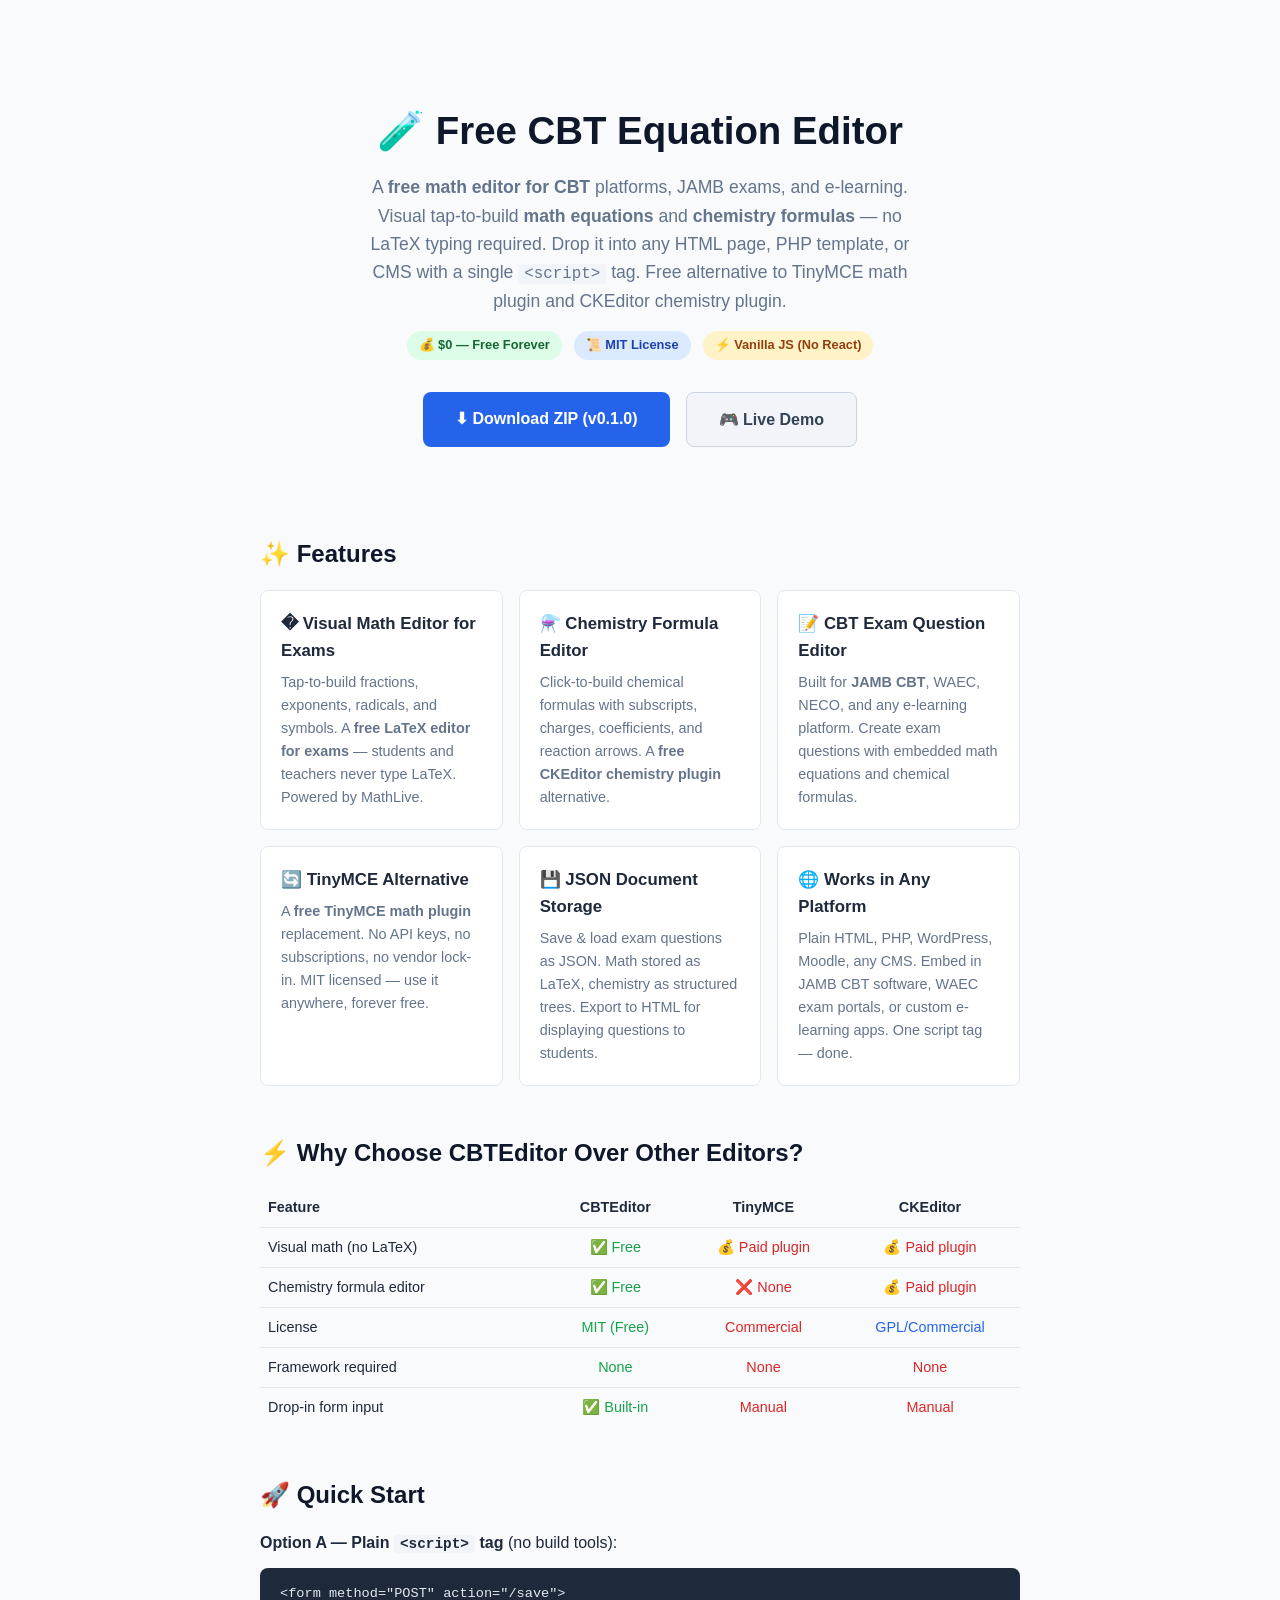
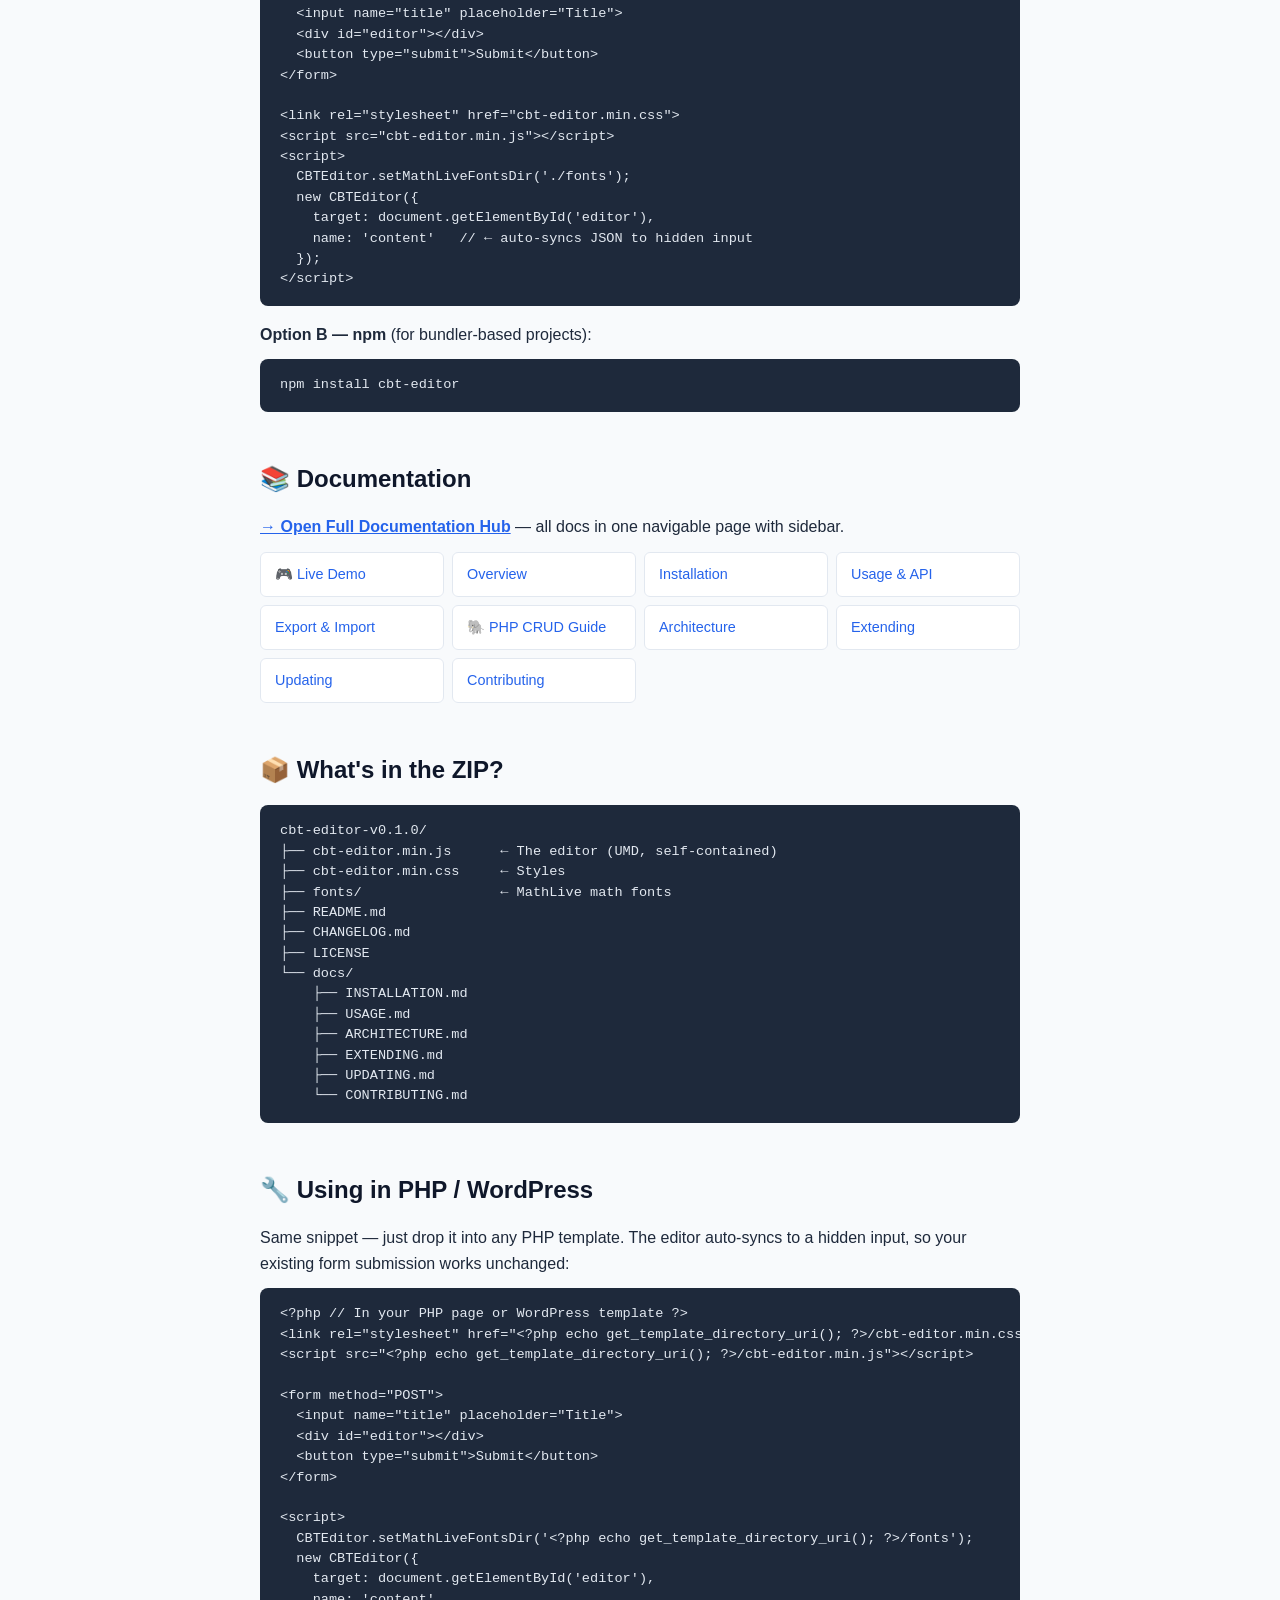
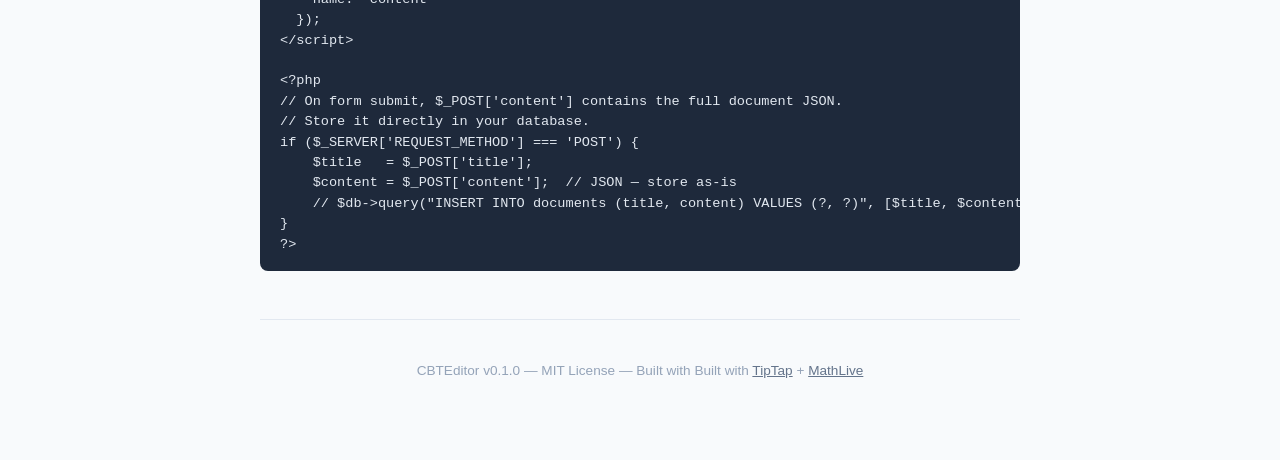
==== index.html @ 10cfbaeb "Free CBT Equation Editor — visual math & chemistry for exams" ====
<!DOCTYPE html>
<html lang="en">
<head>
  <meta charset="UTF-8">
  <meta name="viewport" content="width=device-width, initial-scale=1.0">
  <title>Free CBT Equation Editor — Math &amp; Chemistry Formula Editor for Exams</title>
  <meta name="description" content="Free, open-source math equation editor and chemistry formula editor for CBT platforms, JAMB exams, and e-learning. No LaTeX typing required — visual tap-to-build math and chemistry. Drop-in replacement for TinyMCE math plugin or CKEditor chemistry plugin. Works in any HTML page, PHP, or WordPress.">
  <meta name="keywords" content="free CBT equation editor, math editor for CBT, JAMB CBT equation editor, LaTeX editor for exams, TinyMCE math plugin free, CKEditor chemistry plugin, chemistry formula editor, visual math editor, WYSIWYG math editor, exam question editor, e-learning equation editor">
  <meta name="robots" content="index, follow">
  <link rel="canonical" href="https://cbt-editor.com/">
  <style>
    * { box-sizing: border-box; margin: 0; padding: 0; }
    body {
      font-family: -apple-system, BlinkMacSystemFont, 'Segoe UI', Roboto, 'Helvetica Neue', Arial, sans-serif;
      background: #f8fafc;
      color: #1e293b;
      line-height: 1.6;
    }
    .container { max-width: 800px; margin: 0 auto; padding: 40px 20px; }
    header {
      text-align: center;
      padding: 60px 0 40px;
    }
    header h1 {
      font-size: 2.4rem;
      font-weight: 800;
      color: #0f172a;
      margin-bottom: 12px;
    }
    header .tagline {
      font-size: 1.1rem;
      color: #64748b;
      max-width: 560px;
      margin: 0 auto;
    }
    .badges {
      display: flex;
      justify-content: center;
      gap: 12px;
      margin-top: 16px;
      flex-wrap: wrap;
    }
    .badge {
      display: inline-block;
      padding: 4px 12px;
      border-radius: 20px;
      font-size: 0.8rem;
      font-weight: 600;
    }
    .badge-free { background: #dcfce7; color: #166534; }
    .badge-mit { background: #dbeafe; color: #1e40af; }
    .badge-vanilla { background: #fef3c7; color: #92400e; }
    .cta {
      display: flex;
      justify-content: center;
      gap: 16px;
      margin-top: 32px;
      flex-wrap: wrap;
    }
    .btn {
      display: inline-block;
      padding: 14px 32px;
      border-radius: 8px;
      font-size: 1rem;
      font-weight: 600;
      text-decoration: none;
      cursor: pointer;
      transition: transform 0.15s, box-shadow 0.15s;
    }
    .btn:hover { transform: translateY(-1px); box-shadow: 0 4px 12px rgba(0,0,0,0.15); }
    .btn-primary { background: #2563eb; color: #fff; }
    .btn-secondary { background: #f1f5f9; color: #334155; border: 1px solid #cbd5e1; }
    section {
      margin-top: 48px;
    }
    section h2 {
      font-size: 1.5rem;
      font-weight: 700;
      margin-bottom: 16px;
      color: #0f172a;
    }
    .feature-grid {
      display: grid;
      grid-template-columns: repeat(auto-fit, minmax(220px, 1fr));
      gap: 16px;
    }
    .feature-card {
      background: #fff;
      border: 1px solid #e2e8f0;
      border-radius: 8px;
      padding: 20px;
    }
    .feature-card h3 { font-size: 1.05rem; margin-bottom: 6px; }
    .feature-card p { font-size: 0.9rem; color: #64748b; }
    pre {
      background: #1e293b;
      color: #e2e8f0;
      padding: 16px 20px;
      border-radius: 8px;
      overflow-x: auto;
      font-size: 0.85rem;
      line-height: 1.5;
      margin: 12px 0;
    }
    code { font-family: 'SF Mono', 'Fira Code', 'Consolas', monospace; }
    .inline-code {
      background: #f1f5f9;
      padding: 1px 6px;
      border-radius: 4px;
      font-size: 0.9em;
    }
    .docs-grid {
      display: grid;
      grid-template-columns: repeat(auto-fit, minmax(160px, 1fr));
      gap: 8px;
    }
    .docs-grid a {
      display: block;
      padding: 10px 14px;
      background: #fff;
      border: 1px solid #e2e8f0;
      border-radius: 6px;
      text-decoration: none;
      color: #2563eb;
      font-weight: 500;
      font-size: 0.9rem;
    }
    .docs-grid a:hover { background: #eff6ff; }
    footer {
      text-align: center;
      padding: 40px 0;
      color: #94a3b8;
      font-size: 0.85rem;
      margin-top: 48px;
      border-top: 1px solid #e2e8f0;
    }
    footer a { color: #64748b; }
  </style>
</head>
<body>

<div class="container">

  <header>
    <h1>🧪 Free CBT Equation Editor</h1>
    <p class="tagline">
      A <strong>free math editor for CBT</strong> platforms, JAMB exams, and e-learning.
      Visual tap-to-build <strong>math equations</strong> and <strong>chemistry formulas</strong> —
      no LaTeX typing required. Drop it into any HTML page, PHP template, or CMS
      with a single <code class="inline-code">&lt;script&gt;</code> tag.
      Free alternative to TinyMCE math plugin and CKEditor chemistry plugin.
    </p>
    <div class="badges">
      <span class="badge badge-free">💰 $0 — Free Forever</span>
      <span class="badge badge-mit">📜 MIT License</span>
      <span class="badge badge-vanilla">⚡ Vanilla JS (No React)</span>
    </div>
    <div class="cta">
      <a class="btn btn-primary" href="cbt-editor-v0.1.0.zip" download>⬇ Download ZIP (v0.1.0)</a>
      <a class="btn btn-secondary" href="demo.html">🎮 Live Demo</a>
    </div>
  </header>

  <section>
    <h2>✨ Features</h2>
    <div class="feature-grid">
      <div class="feature-card">
        <h3>� Visual Math Editor for Exams</h3>
        <p>Tap-to-build fractions, exponents, radicals, and symbols. A <strong>free LaTeX editor for exams</strong> — students and teachers never type LaTeX. Powered by MathLive.</p>
      </div>
      <div class="feature-card">
        <h3>⚗️ Chemistry Formula Editor</h3>
        <p>Click-to-build chemical formulas with subscripts, charges, coefficients, and reaction arrows. A <strong>free CKEditor chemistry plugin</strong> alternative.</p>
      </div>
      <div class="feature-card">
        <h3>📝 CBT Exam Question Editor</h3>
        <p>Built for <strong>JAMB CBT</strong>, WAEC, NECO, and any e-learning platform. Create exam questions with embedded math equations and chemical formulas.</p>
      </div>
      <div class="feature-card">
        <h3>🔄 TinyMCE Alternative</h3>
        <p>A <strong>free TinyMCE math plugin</strong> replacement. No API keys, no subscriptions, no vendor lock-in. MIT licensed — use it anywhere, forever free.</p>
      </div>
      <div class="feature-card">
        <h3>💾 JSON Document Storage</h3>
        <p>Save &amp; load exam questions as JSON. Math stored as LaTeX, chemistry as structured trees. Export to HTML for displaying questions to students.</p>
      </div>
      <div class="feature-card">
        <h3>🌐 Works in Any Platform</h3>
        <p>Plain HTML, PHP, WordPress, Moodle, any CMS. Embed in JAMB CBT software, WAEC exam portals, or custom e-learning apps. One script tag — done.</p>
      </div>
    </div>
  </section>

  <section>
    <h2>⚡ Why Choose CBTEditor Over Other Editors?</h2>
    <table style="width:100%;border-collapse:collapse;font-size:0.9rem;">
      <tr style="border-bottom:1px solid #e2e8f0;">
        <th style="text-align:left;padding:8px;">Feature</th>
        <th style="text-align:center;padding:8px;">CBTEditor</th>
        <th style="text-align:center;padding:8px;">TinyMCE</th>
        <th style="text-align:center;padding:8px;">CKEditor</th>
      </tr>
      <tr style="border-bottom:1px solid #e2e8f0;">
        <td style="padding:8px;">Visual math (no LaTeX)</td>
        <td style="text-align:center;color:#16a34a;">✅ Free</td>
        <td style="text-align:center;color:#dc2626;">💰 Paid plugin</td>
        <td style="text-align:center;color:#dc2626;">💰 Paid plugin</td>
      </tr>
      <tr style="border-bottom:1px solid #e2e8f0;">
        <td style="padding:8px;">Chemistry formula editor</td>
        <td style="text-align:center;color:#16a34a;">✅ Free</td>
        <td style="text-align:center;color:#dc2626;">❌ None</td>
        <td style="text-align:center;color:#dc2626;">💰 Paid plugin</td>
      </tr>
      <tr style="border-bottom:1px solid #e2e8f0;">
        <td style="padding:8px;">License</td>
        <td style="text-align:center;color:#16a34a;">MIT (Free)</td>
        <td style="text-align:center;color:#dc2626;">Commercial</td>
        <td style="text-align:center;color:#2563eb;">GPL/Commercial</td>
      </tr>
      <tr style="border-bottom:1px solid #e2e8f0;">
        <td style="padding:8px;">Framework required</td>
        <td style="text-align:center;color:#16a34a;">None</td>
        <td style="text-align:center;color:#dc2626;">None</td>
        <td style="text-align:center;color:#dc2626;">None</td>
      </tr>
      <tr>
        <td style="padding:8px;">Drop-in form input</td>
        <td style="text-align:center;color:#16a34a;">✅ Built-in</td>
        <td style="text-align:center;color:#dc2626;">Manual</td>
        <td style="text-align:center;color:#dc2626;">Manual</td>
      </tr>
    </table>
  </section>

  <section>
    <h2>🚀 Quick Start</h2>
    <p><strong>Option A — Plain <code class="inline-code">&lt;script&gt;</code> tag</strong> (no build tools):</p>
    <pre><code>&lt;form method="POST" action="/save"&gt;
  &lt;input name="title" placeholder="Title"&gt;
  &lt;div id="editor"&gt;&lt;/div&gt;
  &lt;button type="submit"&gt;Submit&lt;/button&gt;
&lt;/form&gt;

&lt;link rel="stylesheet" href="cbt-editor.min.css"&gt;
&lt;script src="cbt-editor.min.js"&gt;&lt;/script&gt;
&lt;script&gt;
  CBTEditor.setMathLiveFontsDir('./fonts');
  new CBTEditor({
    target: document.getElementById('editor'),
    name: 'content'   // &larr; auto-syncs JSON to hidden input
  });
&lt;/script&gt;</code></pre>

    <p style="margin-top: 16px;"><strong>Option B — npm</strong> (for bundler-based projects):</p>
    <pre><code>npm install cbt-editor</code></pre>
  </section>

  <section>
    <h2>📚 Documentation</h2>
    <p style="margin-bottom:12px;">
      <a href="docs.html" style="color:#2563eb; font-weight:600;">→ Open Full Documentation Hub</a>
      — all docs in one navigable page with sidebar.
    </p>
    <div class="docs-grid">
      <a href="demo.html">🎮 Live Demo</a>
      <a href="docs.html#overview">Overview</a>
      <a href="docs.html#installation">Installation</a>
      <a href="docs.html#usage">Usage &amp; API</a>
      <a href="docs.html#export-import">Export &amp; Import</a>
      <a href="php-crud.html">🐘 PHP CRUD Guide</a>
      <a href="docs.html#architecture">Architecture</a>
      <a href="docs.html#extending">Extending</a>
      <a href="docs.html#updating">Updating</a>
      <a href="docs.html#contributing">Contributing</a>
    </div>
  </section>

  <section>
    <h2>📦 What's in the ZIP?</h2>
    <pre><code>cbt-editor-v0.1.0/
├── cbt-editor.min.js      ← The editor (UMD, self-contained)
├── cbt-editor.min.css     ← Styles
├── fonts/                 ← MathLive math fonts
├── README.md
├── CHANGELOG.md
├── LICENSE
└── docs/
    ├── INSTALLATION.md
    ├── USAGE.md
    ├── ARCHITECTURE.md
    ├── EXTENDING.md
    ├── UPDATING.md
    └── CONTRIBUTING.md</code></pre>
  </section>

  <section>
    <h2>🔧 Using in PHP / WordPress</h2>
    <p>Same snippet — just drop it into any PHP template. The editor auto-syncs to a hidden input, so your existing form submission works unchanged:</p>
    <pre><code>&lt;?php // In your PHP page or WordPress template ?&gt;
&lt;link rel="stylesheet" href="&lt;?php echo get_template_directory_uri(); ?&gt;/cbt-editor.min.css"&gt;
&lt;script src="&lt;?php echo get_template_directory_uri(); ?&gt;/cbt-editor.min.js"&gt;&lt;/script&gt;

&lt;form method="POST"&gt;
  &lt;input name="title" placeholder="Title"&gt;
  &lt;div id="editor"&gt;&lt;/div&gt;
  &lt;button type="submit"&gt;Submit&lt;/button&gt;
&lt;/form&gt;

&lt;script&gt;
  CBTEditor.setMathLiveFontsDir('&lt;?php echo get_template_directory_uri(); ?&gt;/fonts');
  new CBTEditor({
    target: document.getElementById('editor'),
    name: 'content'
  });
&lt;/script&gt;

&lt;?php
// On form submit, $_POST['content'] contains the full document JSON.
// Store it directly in your database.
if ($_SERVER['REQUEST_METHOD'] === 'POST') {
    $title   = $_POST['title'];
    $content = $_POST['content'];  // JSON — store as-is
    // $db->query("INSERT INTO documents (title, content) VALUES (?, ?)", [$title, $content]);
}
?&gt;</code></pre>
  </section>

  <footer>
    <p>
      CBTEditor v0.1.0 — MIT License — Built with
      Built with <a href="https://tiptap.dev/" target="_blank" rel="noopener">TipTap</a> +
      <a href="https://mathlive.io/" target="_blank" rel="noopener">MathLive</a>
    </p>
  </footer>

</div>

</body>
</html>
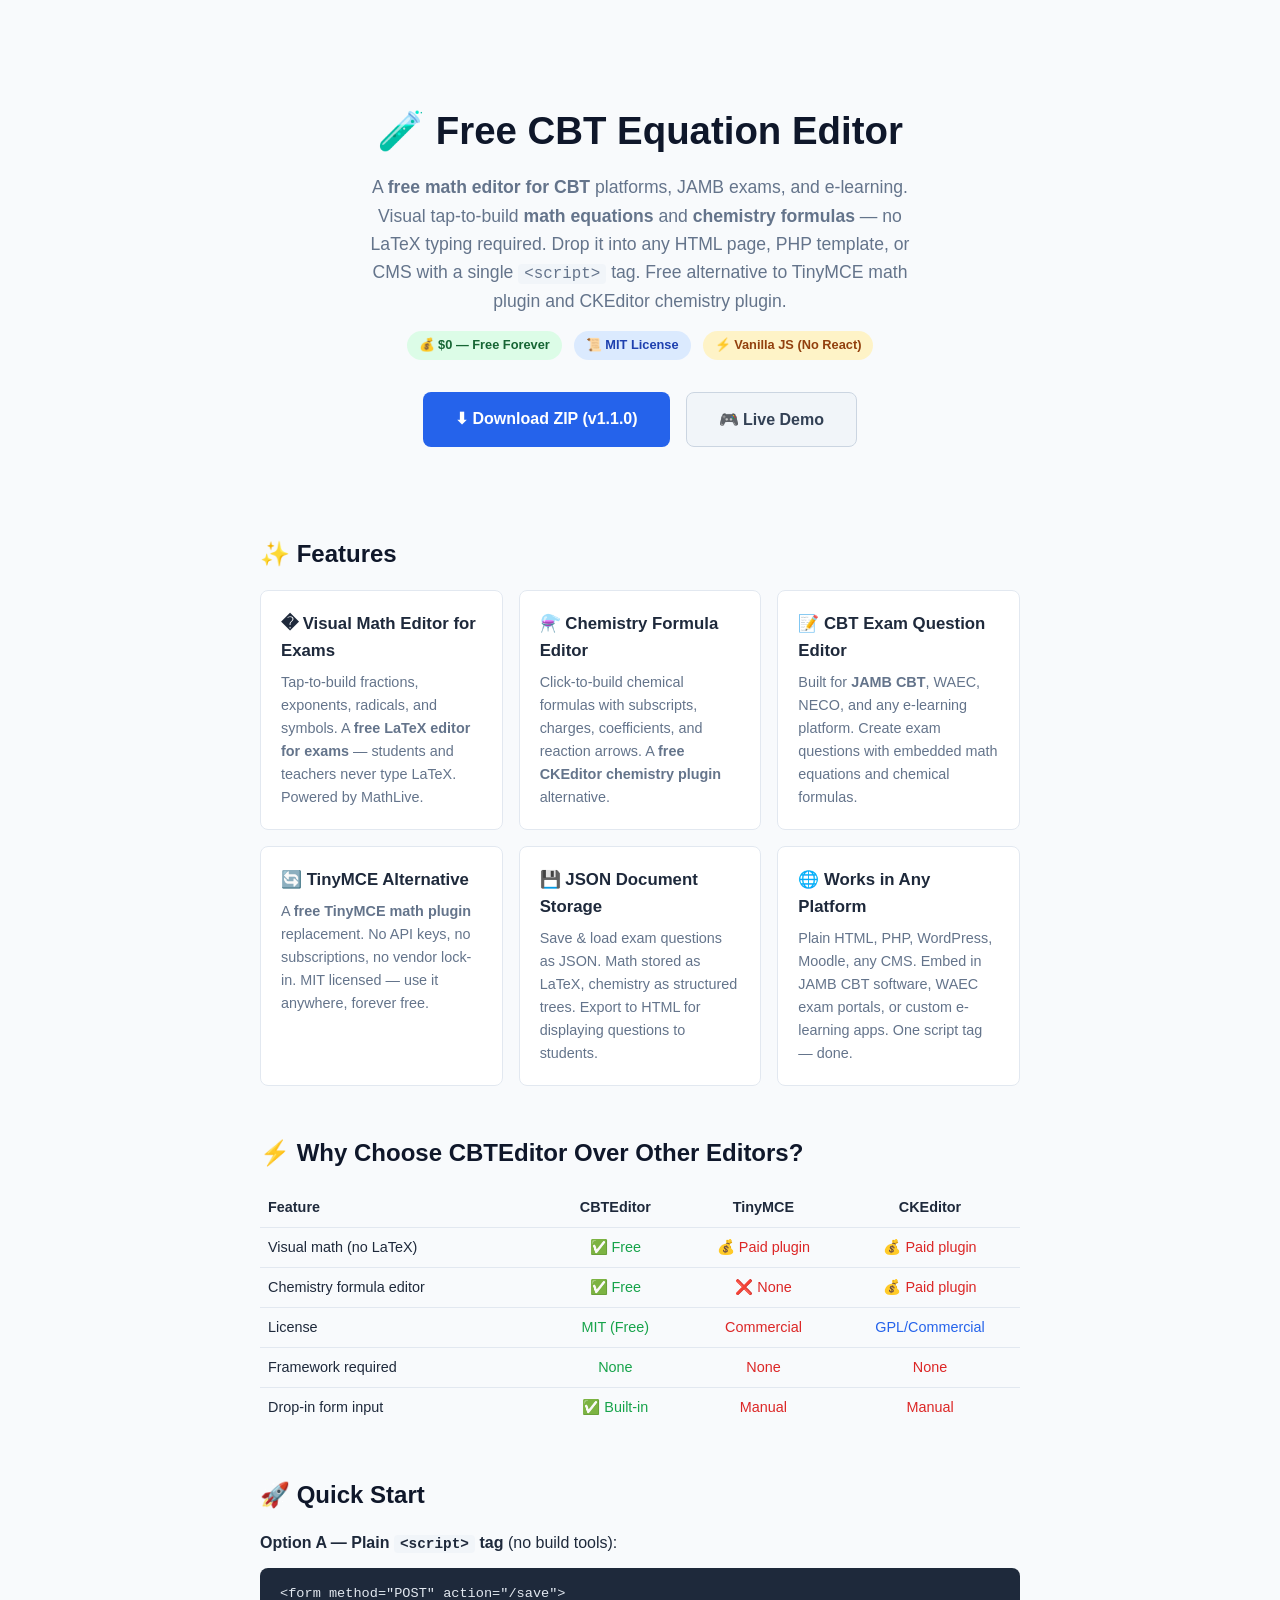
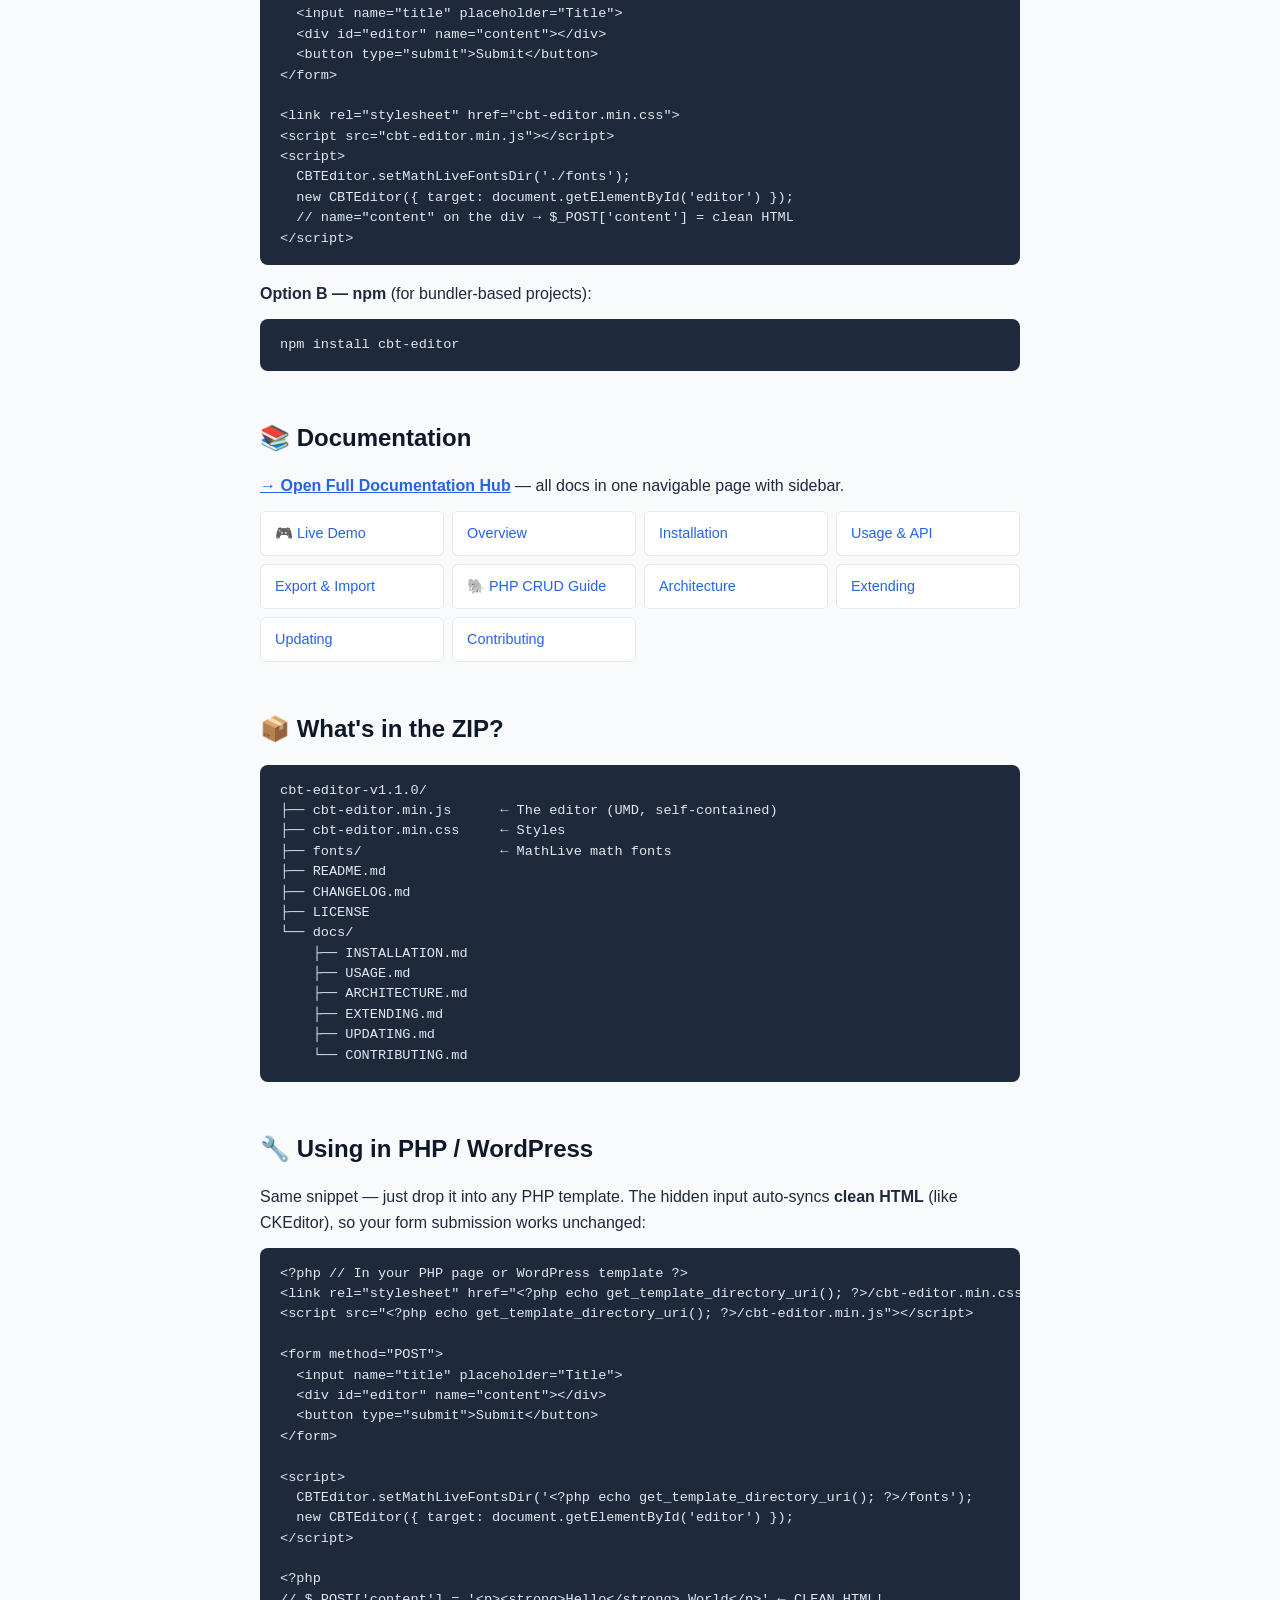
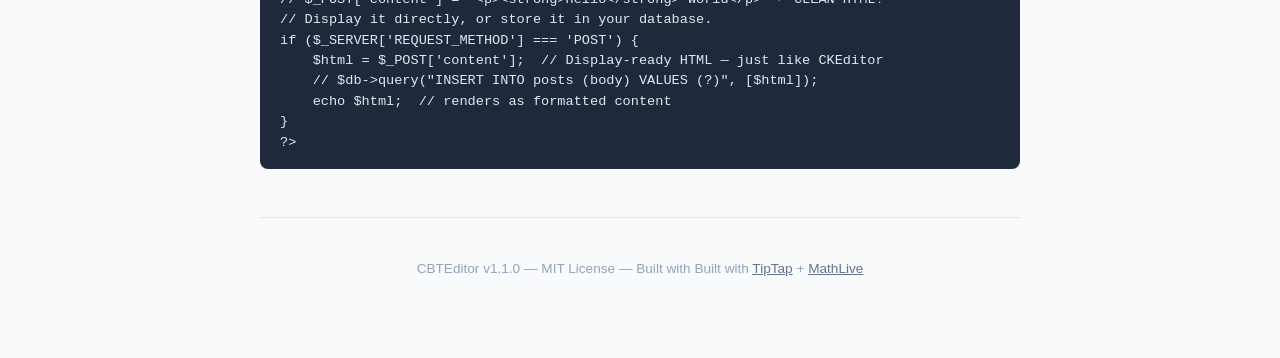
==== commit d909e66e: "v1.1.0 — ZIP renamed, docs updated for HTML output (not JSON)" ====
--- a/index.html
+++ b/index.html
@@ -156,7 +156,7 @@
       <span class="badge badge-vanilla">⚡ Vanilla JS (No React)</span>
     </div>
     <div class="cta">
-      <a class="btn btn-primary" href="cbt-editor-v0.1.0.zip" download>⬇ Download ZIP (v0.1.0)</a>
+      <a class="btn btn-primary" href="cbt-editor-v1.1.0.zip" download>⬇ Download ZIP (v1.1.0)</a>
       <a class="btn btn-secondary" href="demo.html">🎮 Live Demo</a>
     </div>
   </header>
@@ -238,7 +238,7 @@
     <p><strong>Option A — Plain <code class="inline-code">&lt;script&gt;</code> tag</strong> (no build tools):</p>
     <pre><code>&lt;form method="POST" action="/save"&gt;
   &lt;input name="title" placeholder="Title"&gt;
-  &lt;div id="editor"&gt;&lt;/div&gt;
+  &lt;div id="editor" name="content"&gt;&lt;/div&gt;
   &lt;button type="submit"&gt;Submit&lt;/button&gt;
 &lt;/form&gt;
 
@@ -246,10 +246,8 @@
 &lt;script src="cbt-editor.min.js"&gt;&lt;/script&gt;
 &lt;script&gt;
   CBTEditor.setMathLiveFontsDir('./fonts');
-  new CBTEditor({
-    target: document.getElementById('editor'),
-    name: 'content'   // &larr; auto-syncs JSON to hidden input
-  });
+  new CBTEditor({ target: document.getElementById('editor') });
+  // name="content" on the div → $_POST['content'] = clean HTML
 &lt;/script&gt;</code></pre>
 
     <p style="margin-top: 16px;"><strong>Option B — npm</strong> (for bundler-based projects):</p>
@@ -278,7 +276,7 @@
 
   <section>
     <h2>📦 What's in the ZIP?</h2>
-    <pre><code>cbt-editor-v0.1.0/
+    <pre><code>cbt-editor-v1.1.0/
 ├── cbt-editor.min.js      ← The editor (UMD, self-contained)
 ├── cbt-editor.min.css     ← Styles
 ├── fonts/                 ← MathLive math fonts
@@ -296,39 +294,36 @@
 
   <section>
     <h2>🔧 Using in PHP / WordPress</h2>
-    <p>Same snippet — just drop it into any PHP template. The editor auto-syncs to a hidden input, so your existing form submission works unchanged:</p>
+    <p>Same snippet — just drop it into any PHP template. The hidden input auto-syncs <strong>clean HTML</strong> (like CKEditor), so your form submission works unchanged:</p>
     <pre><code>&lt;?php // In your PHP page or WordPress template ?&gt;
 &lt;link rel="stylesheet" href="&lt;?php echo get_template_directory_uri(); ?&gt;/cbt-editor.min.css"&gt;
 &lt;script src="&lt;?php echo get_template_directory_uri(); ?&gt;/cbt-editor.min.js"&gt;&lt;/script&gt;
 
 &lt;form method="POST"&gt;
   &lt;input name="title" placeholder="Title"&gt;
-  &lt;div id="editor"&gt;&lt;/div&gt;
+  &lt;div id="editor" name="content"&gt;&lt;/div&gt;
   &lt;button type="submit"&gt;Submit&lt;/button&gt;
 &lt;/form&gt;
 
 &lt;script&gt;
   CBTEditor.setMathLiveFontsDir('&lt;?php echo get_template_directory_uri(); ?&gt;/fonts');
-  new CBTEditor({
-    target: document.getElementById('editor'),
-    name: 'content'
-  });
+  new CBTEditor({ target: document.getElementById('editor') });
 &lt;/script&gt;
 
 &lt;?php
-// On form submit, $_POST['content'] contains the full document JSON.
-// Store it directly in your database.
+// $_POST['content'] = '&lt;p&gt;&lt;strong&gt;Hello&lt;/strong&gt; World&lt;/p&gt;' ← CLEAN HTML!
+// Display it directly, or store it in your database.
 if ($_SERVER['REQUEST_METHOD'] === 'POST') {
-    $title   = $_POST['title'];
-    $content = $_POST['content'];  // JSON — store as-is
-    // $db->query("INSERT INTO documents (title, content) VALUES (?, ?)", [$title, $content]);
+    $html = $_POST['content'];  // Display-ready HTML — just like CKEditor
+    // $db-&gt;query("INSERT INTO posts (body) VALUES (?)", [$html]);
+    echo $html;  // renders as formatted content
 }
 ?&gt;</code></pre>
   </section>
 
   <footer>
     <p>
-      CBTEditor v0.1.0 — MIT License — Built with
+      CBTEditor v1.1.0 — MIT License — Built with
       Built with <a href="https://tiptap.dev/" target="_blank" rel="noopener">TipTap</a> +
       <a href="https://mathlive.io/" target="_blank" rel="noopener">MathLive</a>
     </p>
